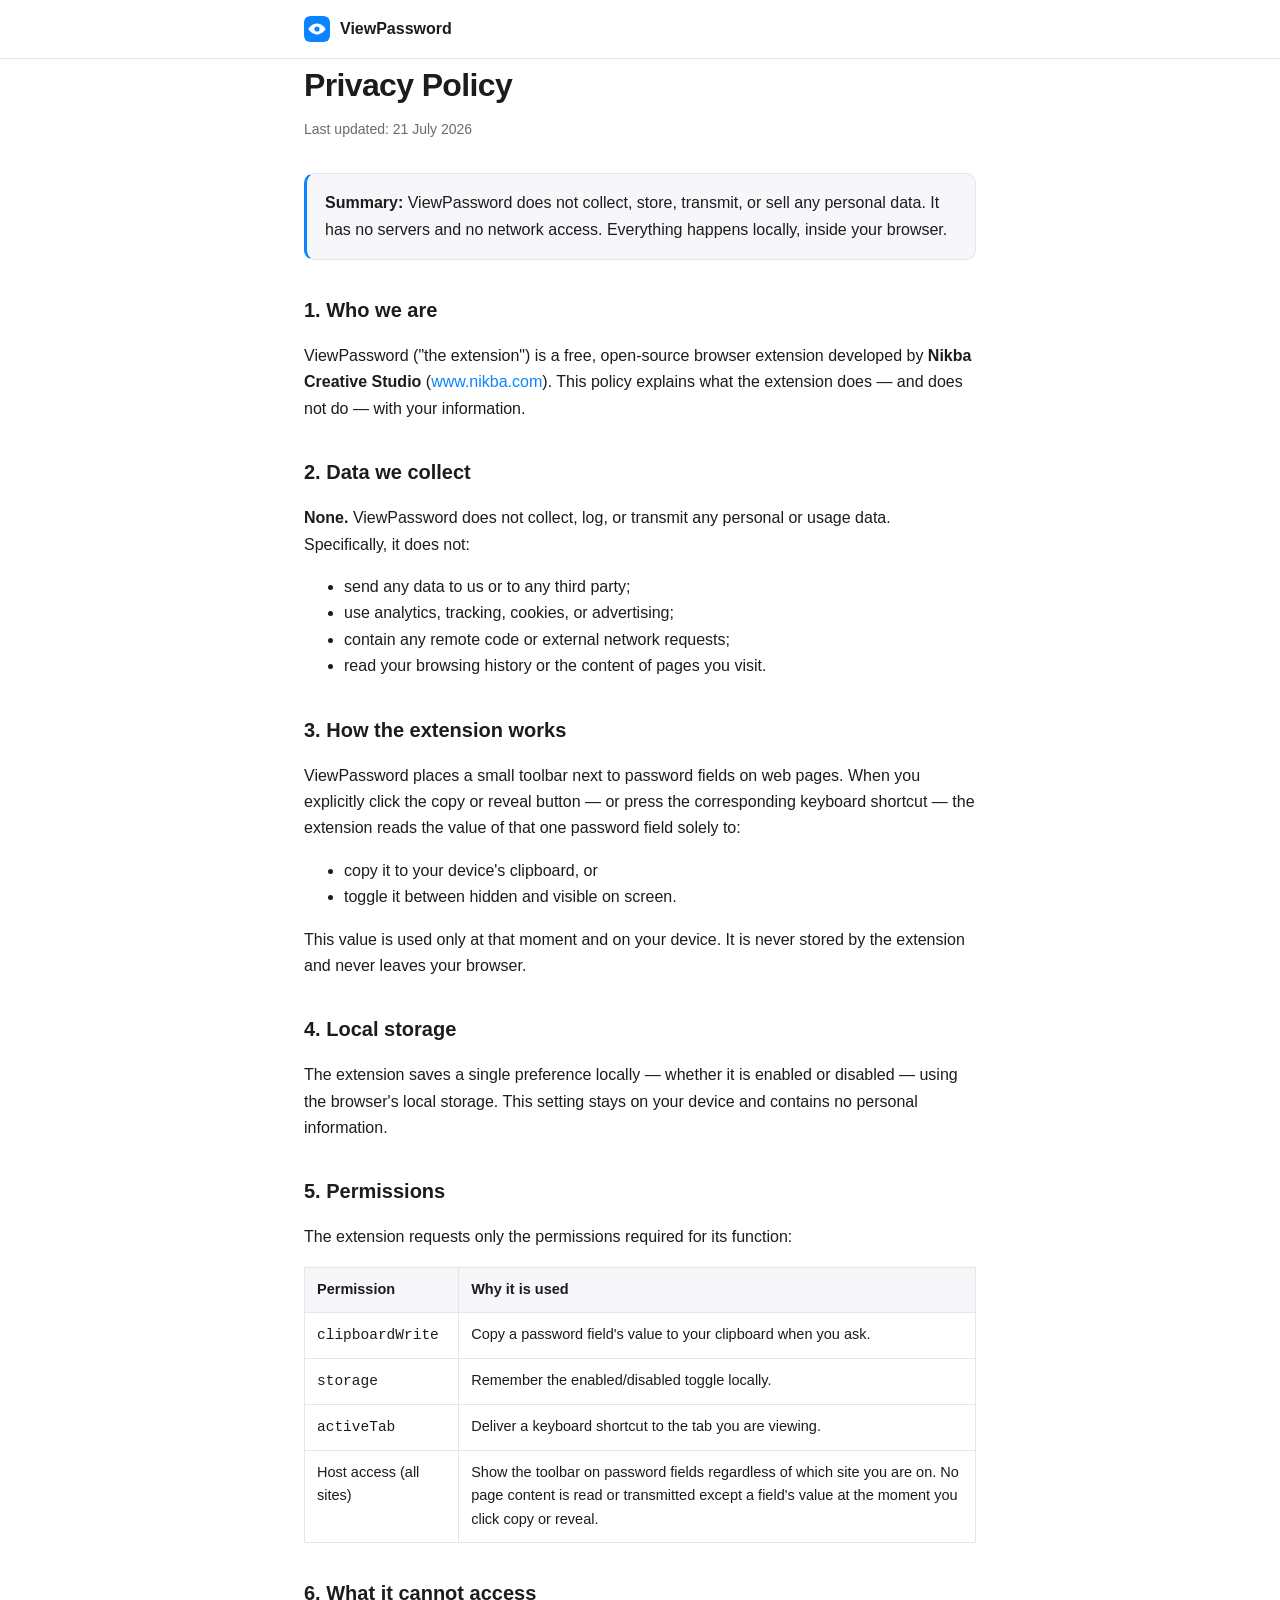
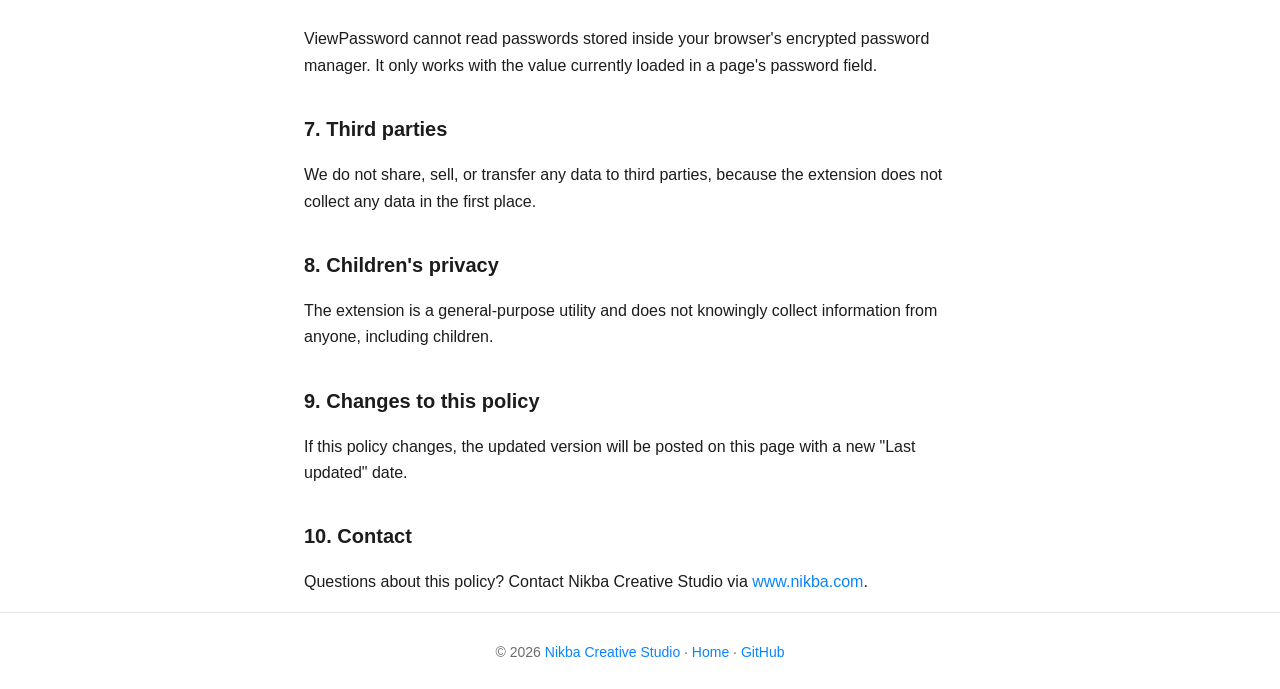
==== docs/privacy.html @ d2f161b4 "Add GitHub Pages site: landing page and privacy policy Co-Authored-By: Claude Opus 4.8 <noreply@anth" ====
<!DOCTYPE html>
<html lang="en">
  <head>
    <meta charset="UTF-8" />
    <meta name="viewport" content="width=device-width, initial-scale=1.0" />
    <title>Privacy Policy — ViewPassword</title>
    <meta
      name="description"
      content="ViewPassword privacy policy. The extension collects no data, uses no servers, and transmits nothing. Everything runs locally in your browser."
    />
    <link
      rel="icon"
      href="data:image/svg+xml,%3Csvg xmlns='http://www.w3.org/2000/svg' viewBox='0 0 24 24'%3E%3Crect width='24' height='24' rx='5' fill='%230a84ff'/%3E%3Cpath d='M4 12s3-5 8-5 8 5 8 5-3 5-8 5-8-5-8-5z' fill='white'/%3E%3Ccircle cx='12' cy='12' r='2.4' fill='%230a84ff'/%3E%3C/svg%3E"
    />
    <style>
      :root {
        --blue: #0a84ff;
        --bg: #ffffff;
        --fg: #1c1c1e;
        --muted: #6b6b70;
        --card: #f7f7fa;
        --border: #e5e5ea;
      }
      @media (prefers-color-scheme: dark) {
        :root {
          --bg: #0f0f11;
          --fg: #f2f2f7;
          --muted: #9a9aa0;
          --card: #1b1b1f;
          --border: #2c2c30;
        }
      }
      * {
        box-sizing: border-box;
      }
      body {
        margin: 0;
        font-family: -apple-system, BlinkMacSystemFont, "Segoe UI", Roboto,
          Helvetica, Arial, sans-serif;
        color: var(--fg);
        background: var(--bg);
        line-height: 1.65;
        -webkit-font-smoothing: antialiased;
      }
      a {
        color: var(--blue);
        text-decoration: none;
      }
      a:hover {
        text-decoration: underline;
      }
      .wrap {
        max-width: 720px;
        margin: 0 auto;
        padding: 0 24px;
      }
      header {
        border-bottom: 1px solid var(--border);
      }
      .nav {
        display: flex;
        align-items: center;
        gap: 10px;
        padding: 16px 24px;
        max-width: 720px;
        margin: 0 auto;
        font-weight: 700;
      }
      .nav svg {
        width: 26px;
        height: 26px;
        border-radius: 6px;
      }
      .nav a {
        color: var(--fg);
      }
      main {
        padding: 48px 0 64px;
      }
      h1 {
        font-size: 32px;
        letter-spacing: -0.02em;
        margin: 0 0 6px;
      }
      .updated {
        color: var(--muted);
        font-size: 14px;
        margin: 0 0 32px;
      }
      h2 {
        font-size: 20px;
        margin: 34px 0 10px;
      }
      p,
      li {
        color: var(--fg);
      }
      .muted {
        color: var(--muted);
      }
      .highlight {
        background: var(--card);
        border: 1px solid var(--border);
        border-left: 3px solid var(--blue);
        border-radius: 10px;
        padding: 16px 18px;
        margin: 20px 0;
      }
      table {
        width: 100%;
        border-collapse: collapse;
        margin: 14px 0;
        font-size: 14.5px;
      }
      th,
      td {
        text-align: left;
        padding: 10px 12px;
        border: 1px solid var(--border);
        vertical-align: top;
      }
      th {
        background: var(--card);
      }
      footer {
        border-top: 1px solid var(--border);
        padding: 28px 0;
        text-align: center;
        color: var(--muted);
        font-size: 14px;
      }
    </style>
  </head>
  <body>
    <header>
      <div class="nav">
        <a href="index.html" style="display: flex; align-items: center; gap: 10px">
          <svg viewBox="0 0 24 24" xmlns="http://www.w3.org/2000/svg">
            <rect width="24" height="24" rx="5" fill="#0a84ff" />
            <path d="M4 12s3-5 8-5 8 5 8 5-3 5-8 5-8-5-8-5z" fill="#fff" />
            <circle cx="12" cy="12" r="2.4" fill="#0a84ff" />
          </svg>
          ViewPassword
        </a>
      </div>
    </header>

    <main class="wrap">
      <h1>Privacy Policy</h1>
      <p class="updated">Last updated: 21 July 2026</p>

      <div class="highlight">
        <strong>Summary:</strong> ViewPassword does not collect, store, transmit,
        or sell any personal data. It has no servers and no network access.
        Everything happens locally, inside your browser.
      </div>

      <h2>1. Who we are</h2>
      <p>
        ViewPassword ("the extension") is a free, open-source browser extension
        developed by <strong>Nikba Creative Studio</strong>
        (<a href="https://www.nikba.com">www.nikba.com</a>). This policy explains
        what the extension does — and does not do — with your information.
      </p>

      <h2>2. Data we collect</h2>
      <p>
        <strong>None.</strong> ViewPassword does not collect, log, or transmit any
        personal or usage data. Specifically, it does not:
      </p>
      <ul>
        <li>send any data to us or to any third party;</li>
        <li>use analytics, tracking, cookies, or advertising;</li>
        <li>contain any remote code or external network requests;</li>
        <li>read your browsing history or the content of pages you visit.</li>
      </ul>

      <h2>3. How the extension works</h2>
      <p>
        ViewPassword places a small toolbar next to password fields on web pages.
        When you explicitly click the copy or reveal button — or press the
        corresponding keyboard shortcut — the extension reads the value of that
        one password field solely to:
      </p>
      <ul>
        <li>copy it to your device's clipboard, or</li>
        <li>toggle it between hidden and visible on screen.</li>
      </ul>
      <p>
        This value is used only at that moment and on your device. It is never
        stored by the extension and never leaves your browser.
      </p>

      <h2>4. Local storage</h2>
      <p>
        The extension saves a single preference locally — whether it is enabled or
        disabled — using the browser's local storage. This setting stays on your
        device and contains no personal information.
      </p>

      <h2>5. Permissions</h2>
      <p>The extension requests only the permissions required for its function:</p>
      <table>
        <tr>
          <th>Permission</th>
          <th>Why it is used</th>
        </tr>
        <tr>
          <td><code>clipboardWrite</code></td>
          <td>Copy a password field's value to your clipboard when you ask.</td>
        </tr>
        <tr>
          <td><code>storage</code></td>
          <td>Remember the enabled/disabled toggle locally.</td>
        </tr>
        <tr>
          <td><code>activeTab</code></td>
          <td>Deliver a keyboard shortcut to the tab you are viewing.</td>
        </tr>
        <tr>
          <td>Host access (all sites)</td>
          <td>
            Show the toolbar on password fields regardless of which site you are
            on. No page content is read or transmitted except a field's value at
            the moment you click copy or reveal.
          </td>
        </tr>
      </table>

      <h2>6. What it cannot access</h2>
      <p>
        ViewPassword cannot read passwords stored inside your browser's encrypted
        password manager. It only works with the value currently loaded in a
        page's password field.
      </p>

      <h2>7. Third parties</h2>
      <p>
        We do not share, sell, or transfer any data to third parties, because the
        extension does not collect any data in the first place.
      </p>

      <h2>8. Children's privacy</h2>
      <p>
        The extension is a general-purpose utility and does not knowingly collect
        information from anyone, including children.
      </p>

      <h2>9. Changes to this policy</h2>
      <p>
        If this policy changes, the updated version will be posted on this page
        with a new "Last updated" date.
      </p>

      <h2>10. Contact</h2>
      <p>
        Questions about this policy? Contact Nikba Creative Studio via
        <a href="https://www.nikba.com">www.nikba.com</a>.
      </p>
    </main>

    <footer>
      <div class="wrap">
        © 2026 <a href="https://www.nikba.com">Nikba Creative Studio</a> ·
        <a href="index.html">Home</a> ·
        <a href="https://github.com/Nikba-Creative-Studio/ViewPassword">GitHub</a>
      </div>
    </footer>
  </body>
</html>
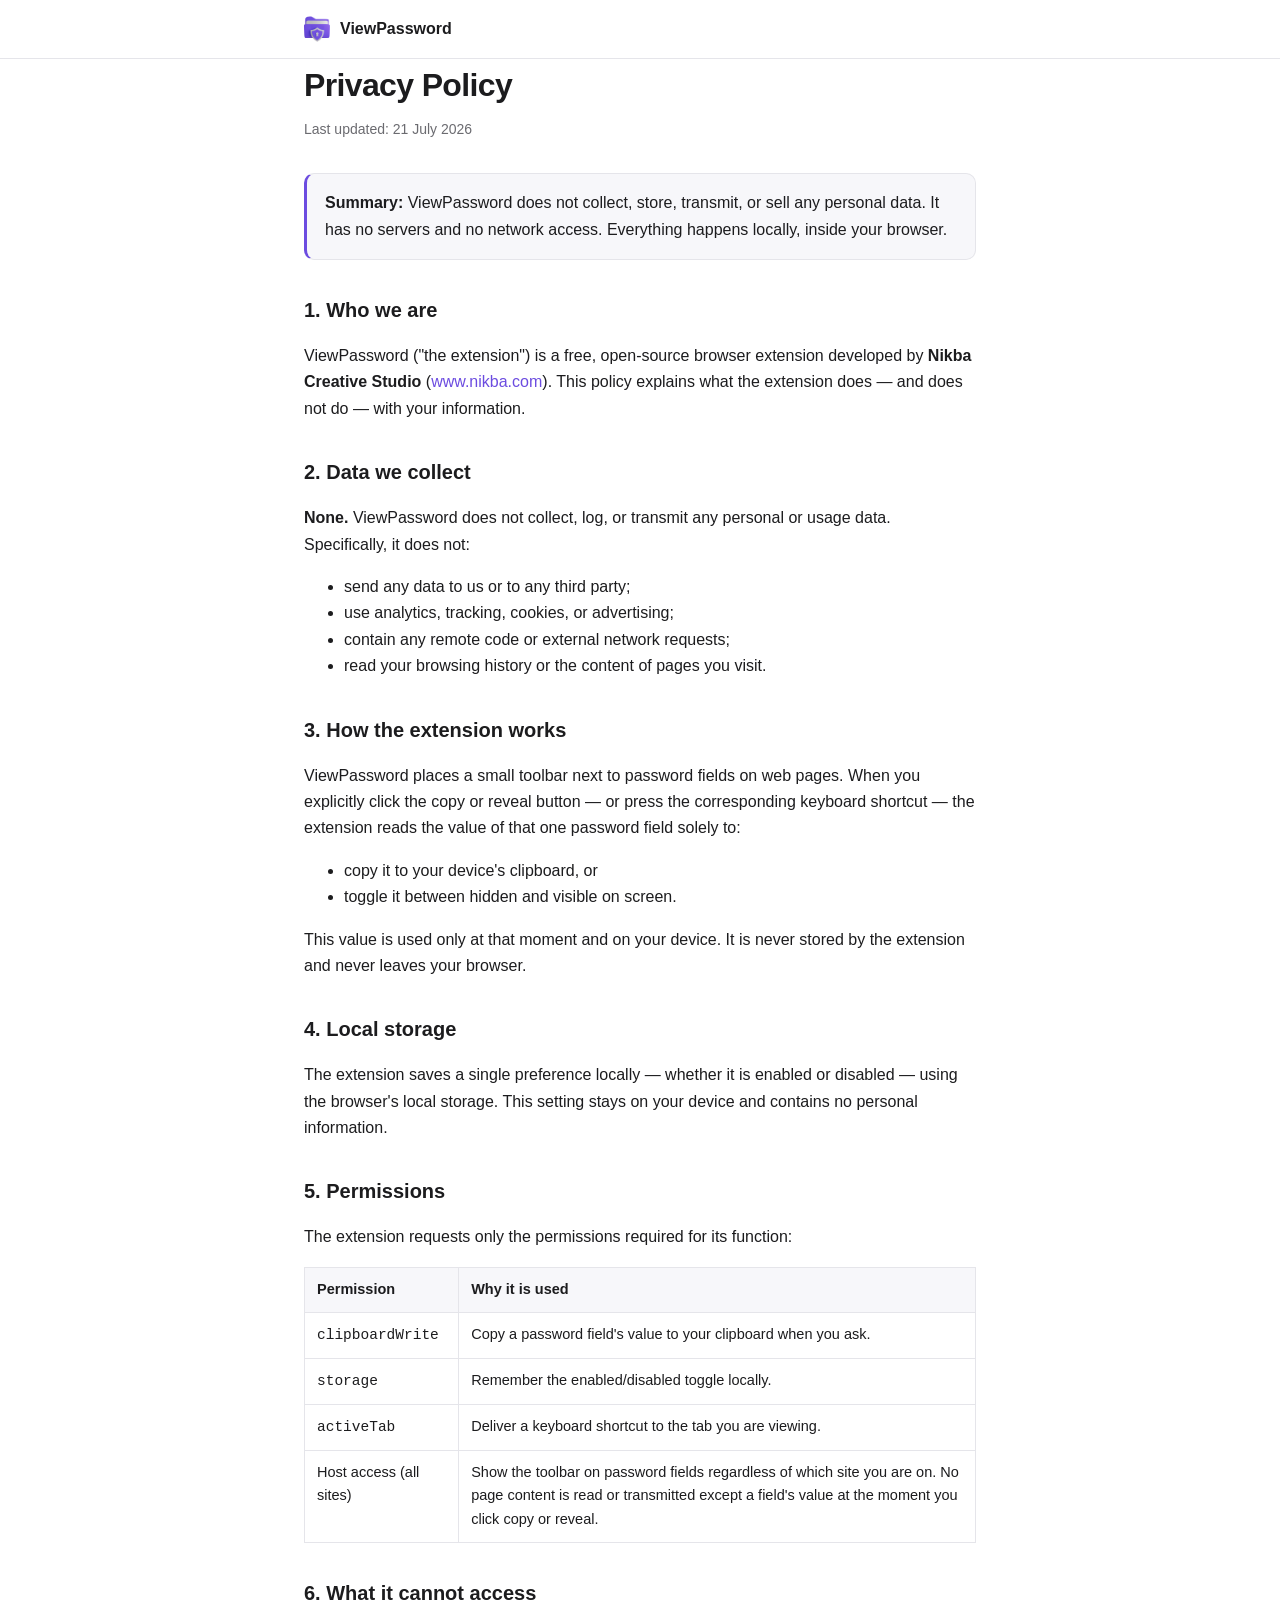
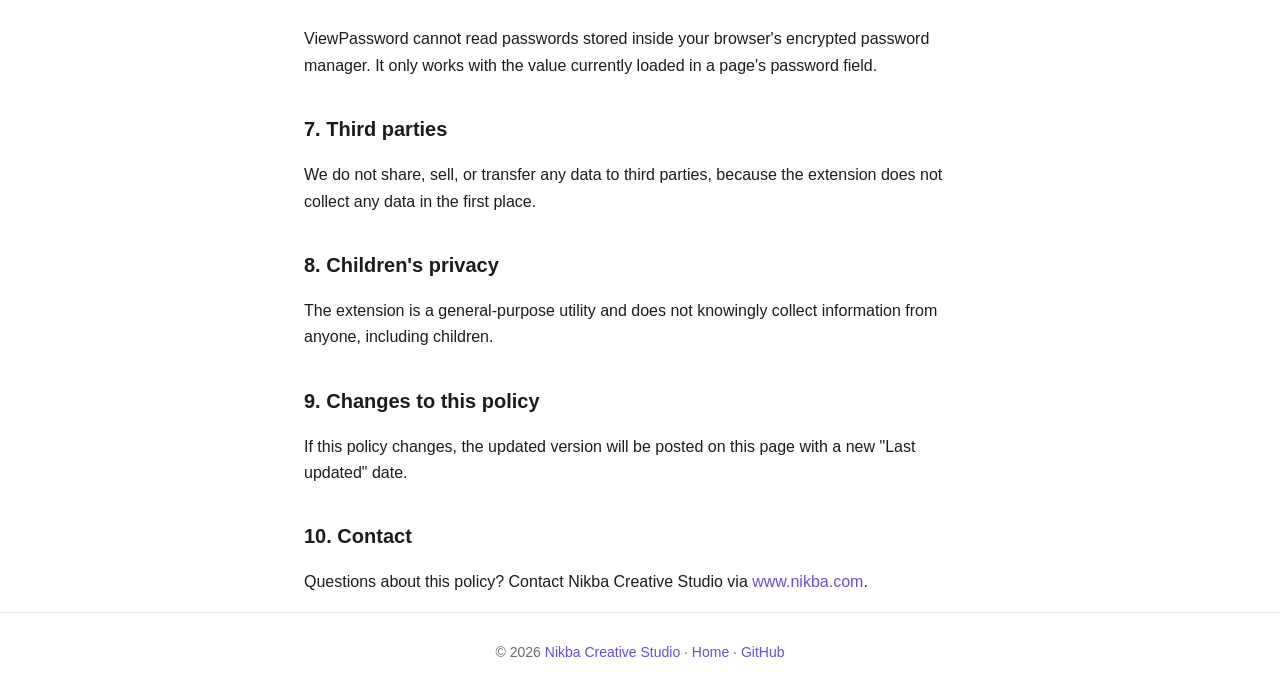
==== commit 0136df4d: "Sync site with new icon; remove obsolete icon generator - Use custom folder+shield icon as favicon/l" ====
--- a/docs/privacy.html
+++ b/docs/privacy.html
@@ -8,13 +8,10 @@
       name="description"
       content="ViewPassword privacy policy. The extension collects no data, uses no servers, and transmits nothing. Everything runs locally in your browser."
     />
-    <link
-      rel="icon"
-      href="data:image/svg+xml,%3Csvg xmlns='http://www.w3.org/2000/svg' viewBox='0 0 24 24'%3E%3Crect width='24' height='24' rx='5' fill='%230a84ff'/%3E%3Cpath d='M4 12s3-5 8-5 8 5 8 5-3 5-8 5-8-5-8-5z' fill='white'/%3E%3Ccircle cx='12' cy='12' r='2.4' fill='%230a84ff'/%3E%3C/svg%3E"
-    />
+    <link rel="icon" type="image/png" href="icon.png" />
     <style>
       :root {
-        --blue: #0a84ff;
+        --blue: #6c4ce0;
         --bg: #ffffff;
         --fg: #1c1c1e;
         --muted: #6b6b70;
@@ -66,7 +63,7 @@
         margin: 0 auto;
         font-weight: 700;
       }
-      .nav svg {
+      .nav img {
         width: 26px;
         height: 26px;
         border-radius: 6px;
@@ -135,11 +132,7 @@
     <header>
       <div class="nav">
         <a href="index.html" style="display: flex; align-items: center; gap: 10px">
-          <svg viewBox="0 0 24 24" xmlns="http://www.w3.org/2000/svg">
-            <rect width="24" height="24" rx="5" fill="#0a84ff" />
-            <path d="M4 12s3-5 8-5 8 5 8 5-3 5-8 5-8-5-8-5z" fill="#fff" />
-            <circle cx="12" cy="12" r="2.4" fill="#0a84ff" />
-          </svg>
+          <img src="icon.png" alt="ViewPassword logo" />
           ViewPassword
         </a>
       </div>
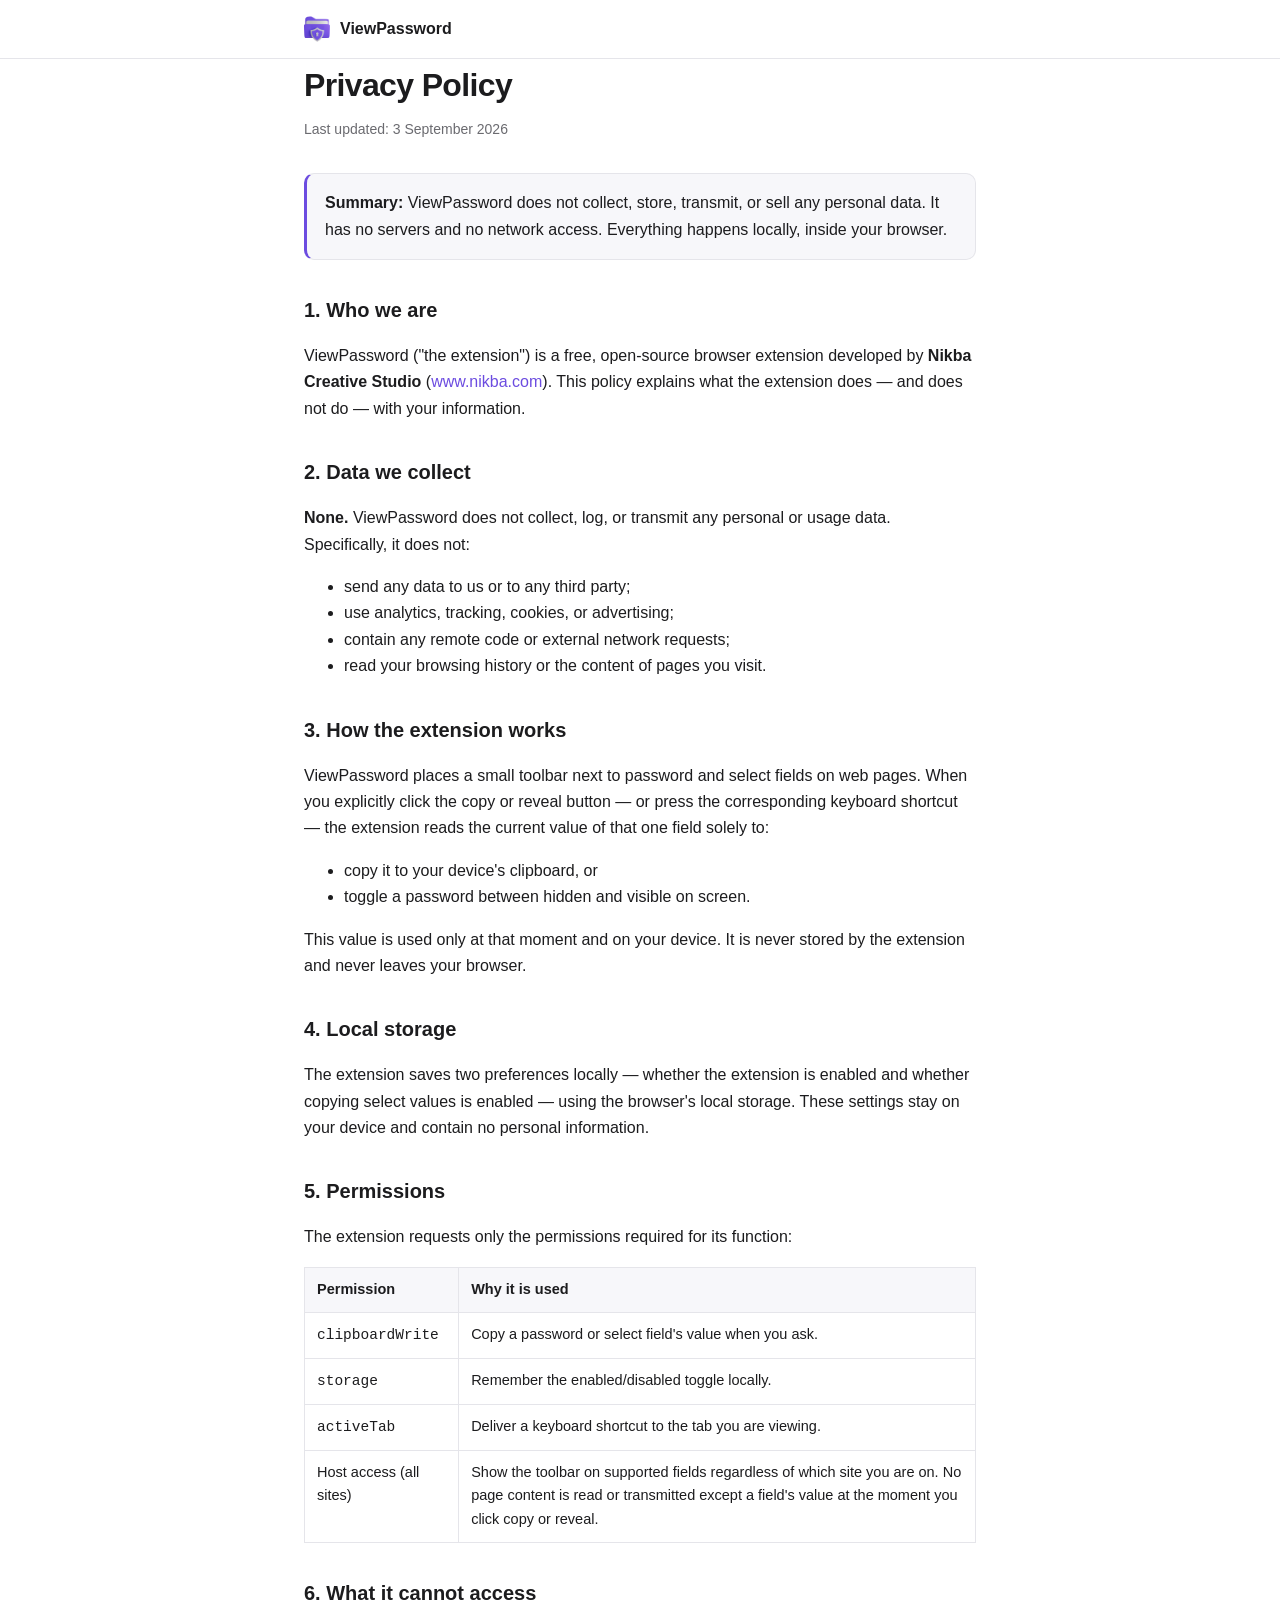
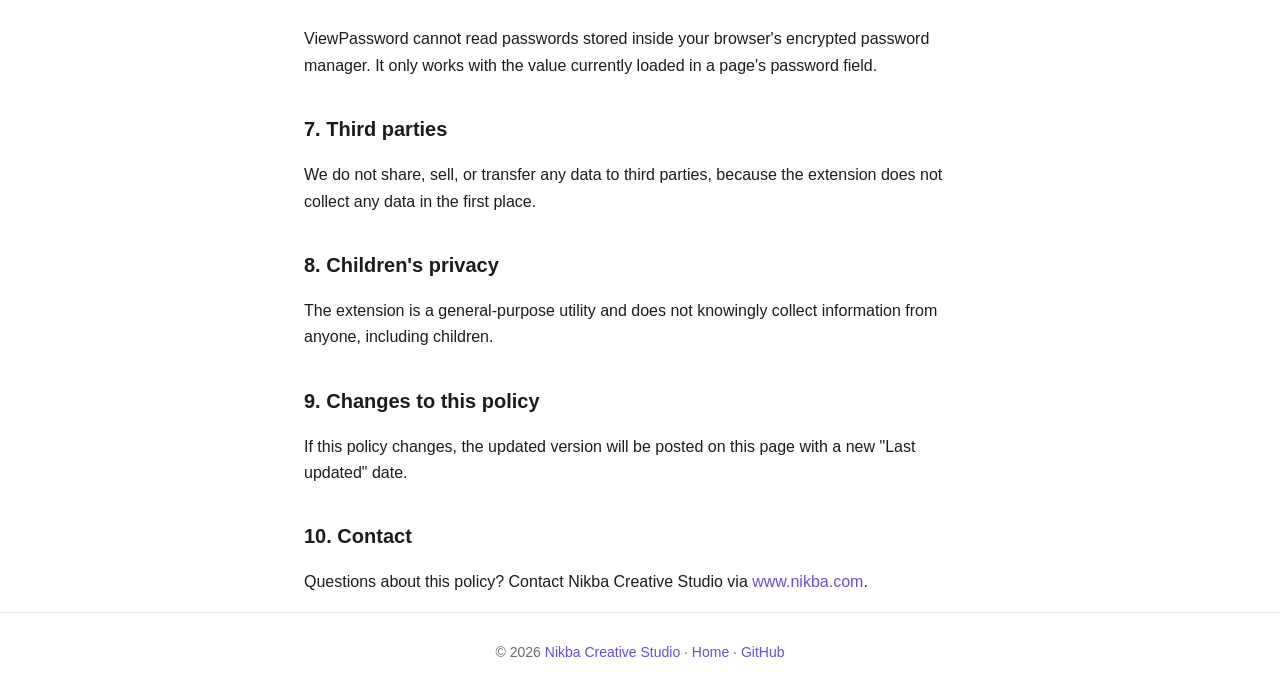
==== commit e475f3a7: "Add Firefox distribution and update website" ====
--- a/docs/privacy.html
+++ b/docs/privacy.html
@@ -140,7 +140,7 @@
 
     <main class="wrap">
       <h1>Privacy Policy</h1>
-      <p class="updated">Last updated: 21 July 2026</p>
+      <p class="updated">Last updated: 3 September 2026</p>
 
       <div class="highlight">
         <strong>Summary:</strong> ViewPassword does not collect, store, transmit,
@@ -170,14 +170,14 @@
 
       <h2>3. How the extension works</h2>
       <p>
-        ViewPassword places a small toolbar next to password fields on web pages.
-        When you explicitly click the copy or reveal button — or press the
-        corresponding keyboard shortcut — the extension reads the value of that
-        one password field solely to:
+        ViewPassword places a small toolbar next to password and select fields on
+        web pages. When you explicitly click the copy or reveal button — or press
+        the corresponding keyboard shortcut — the extension reads the current
+        value of that one field solely to:
       </p>
       <ul>
         <li>copy it to your device's clipboard, or</li>
-        <li>toggle it between hidden and visible on screen.</li>
+        <li>toggle a password between hidden and visible on screen.</li>
       </ul>
       <p>
         This value is used only at that moment and on your device. It is never
@@ -186,9 +186,10 @@
 
       <h2>4. Local storage</h2>
       <p>
-        The extension saves a single preference locally — whether it is enabled or
-        disabled — using the browser's local storage. This setting stays on your
-        device and contains no personal information.
+        The extension saves two preferences locally — whether the extension is
+        enabled and whether copying select values is enabled — using the browser's
+        local storage. These settings stay on your device and contain no personal
+        information.
       </p>
 
       <h2>5. Permissions</h2>
@@ -200,7 +201,7 @@
         </tr>
         <tr>
           <td><code>clipboardWrite</code></td>
-          <td>Copy a password field's value to your clipboard when you ask.</td>
+          <td>Copy a password or select field's value when you ask.</td>
         </tr>
         <tr>
           <td><code>storage</code></td>
@@ -213,7 +214,7 @@
         <tr>
           <td>Host access (all sites)</td>
           <td>
-            Show the toolbar on password fields regardless of which site you are
+            Show the toolbar on supported fields regardless of which site you are
             on. No page content is read or transmitted except a field's value at
             the moment you click copy or reveal.
           </td>
